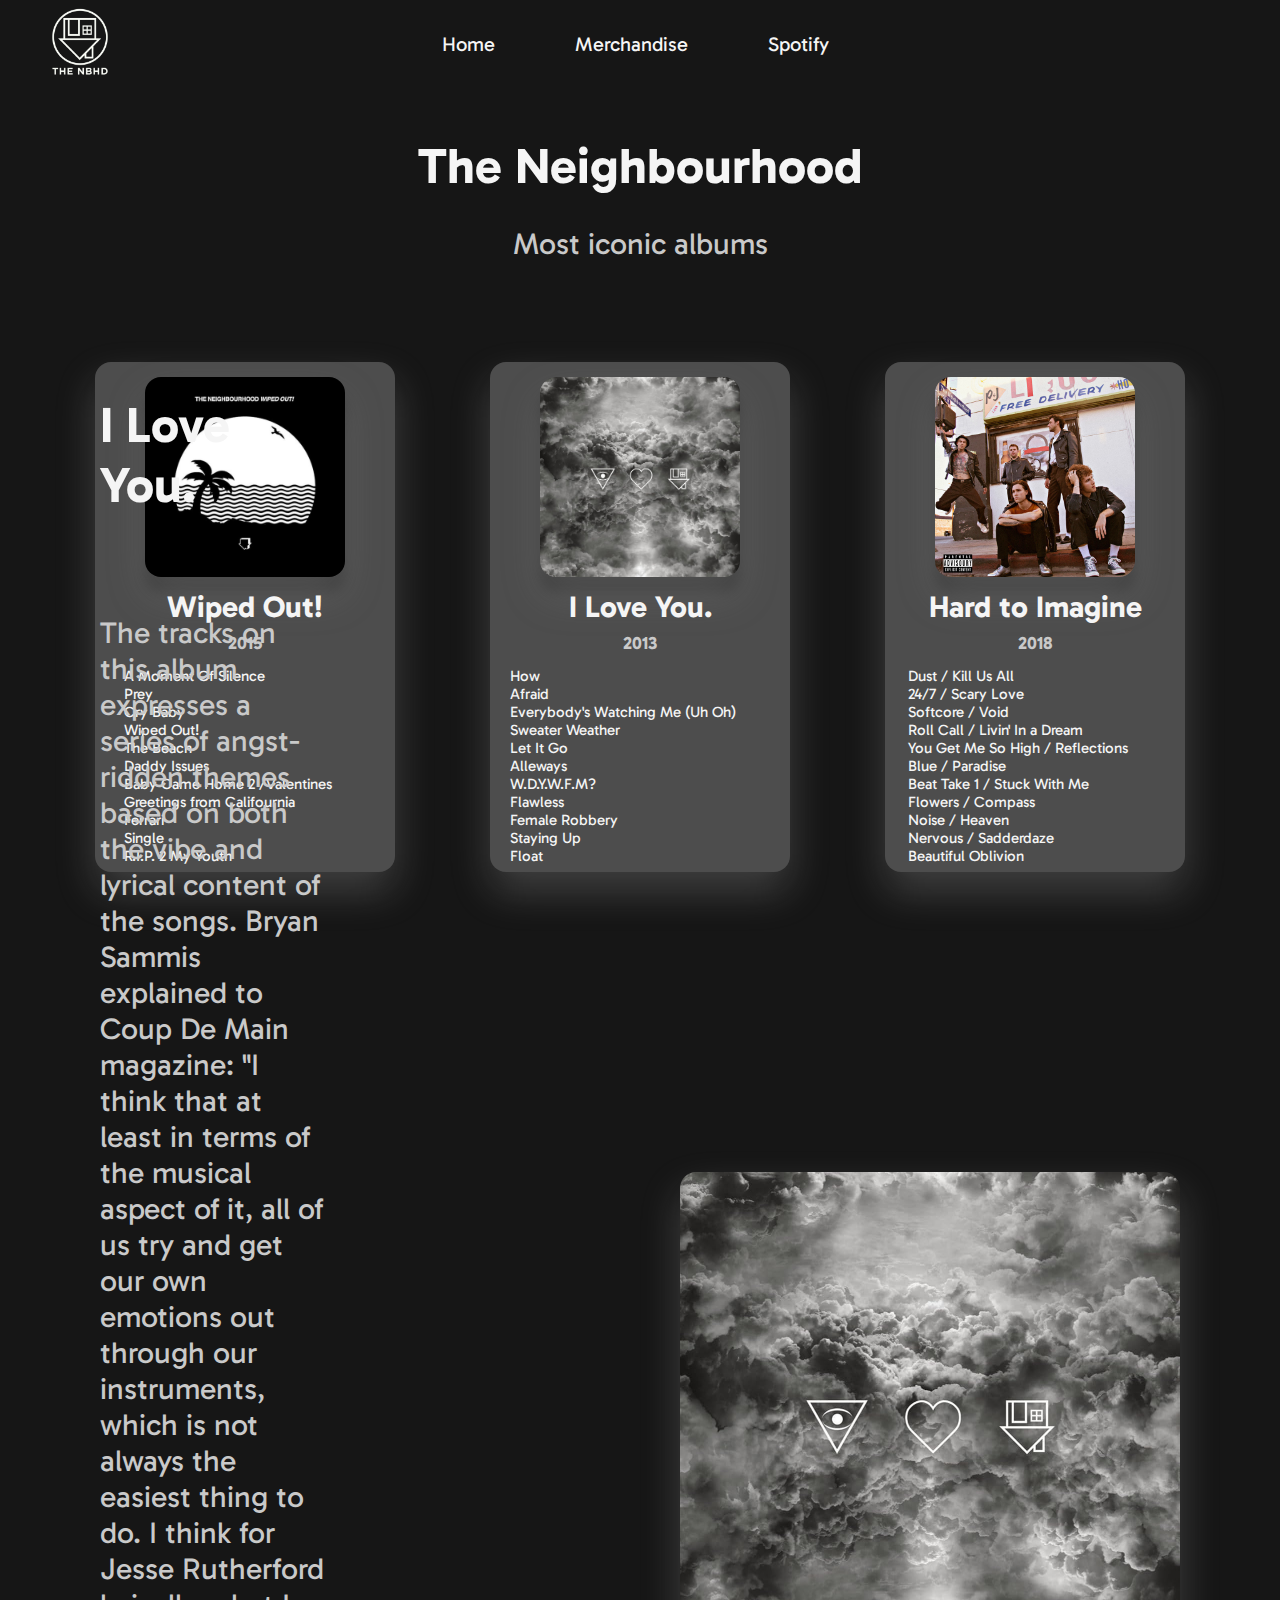
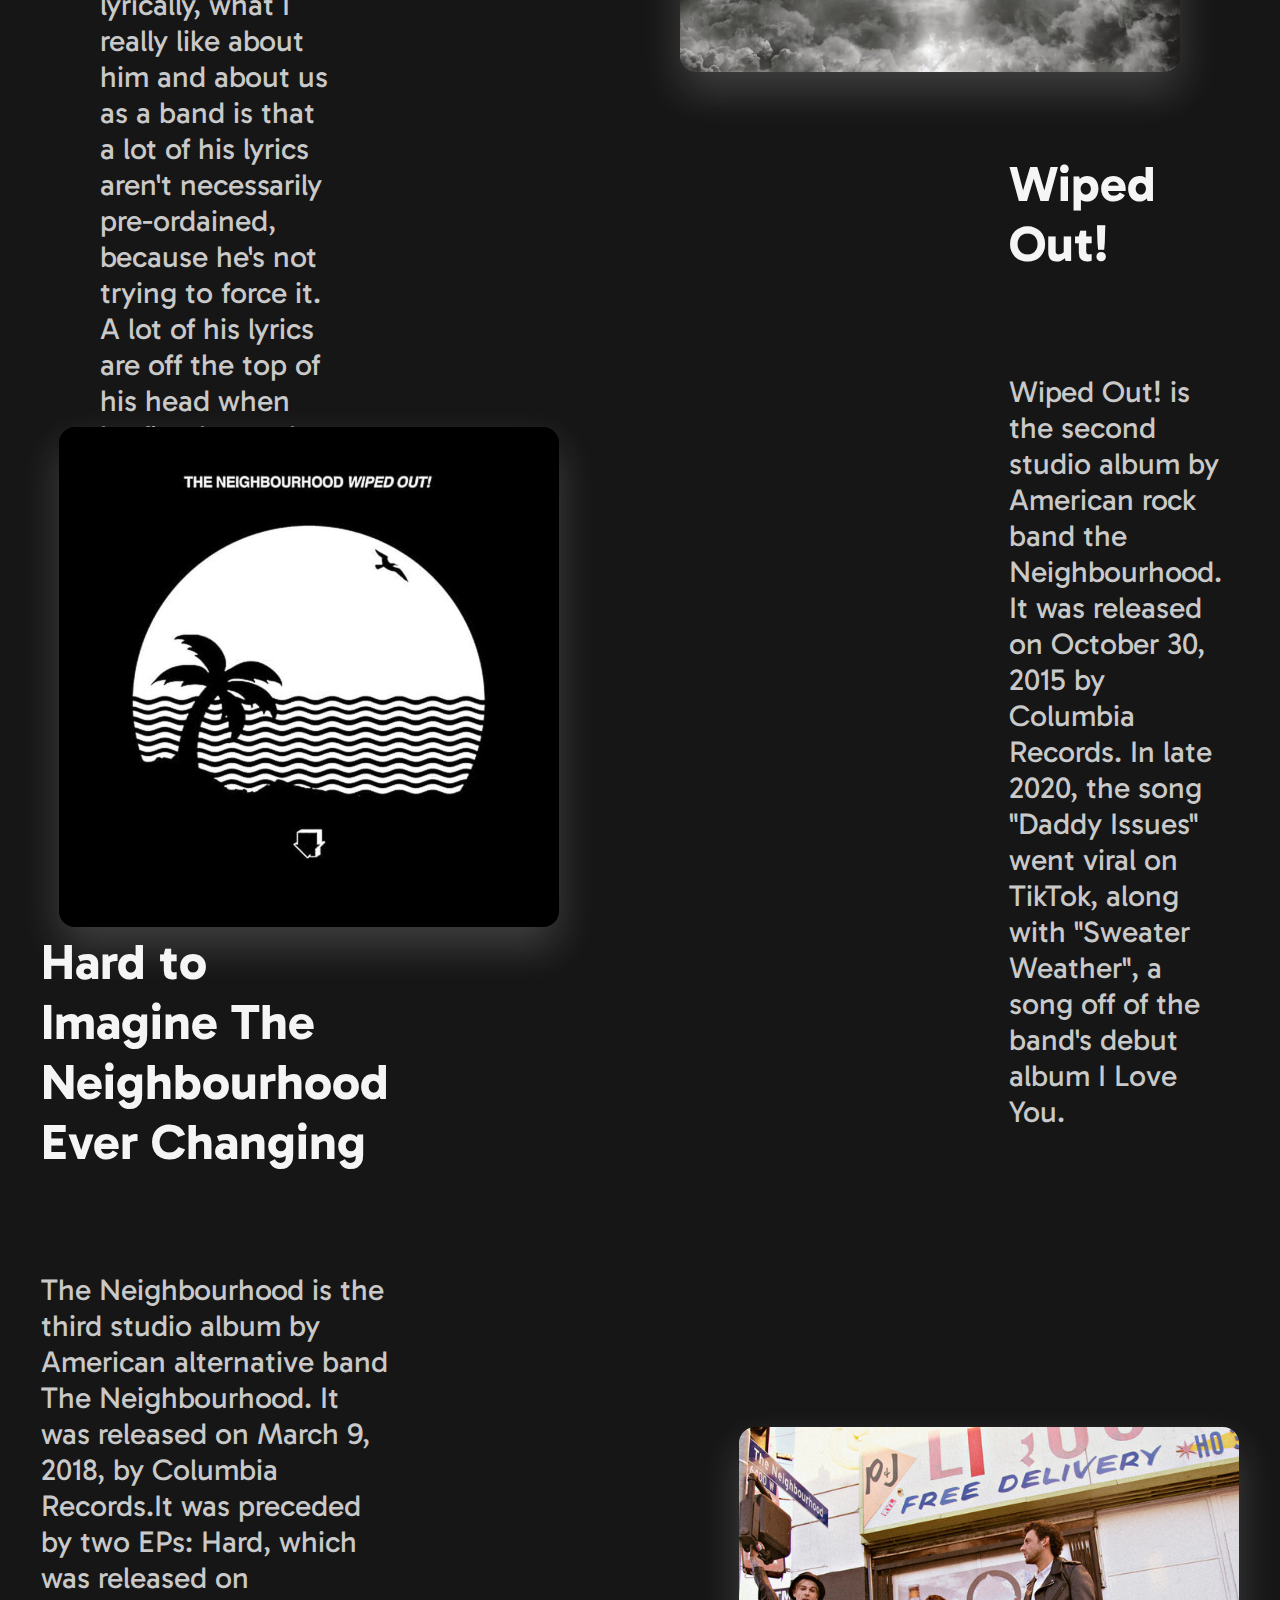
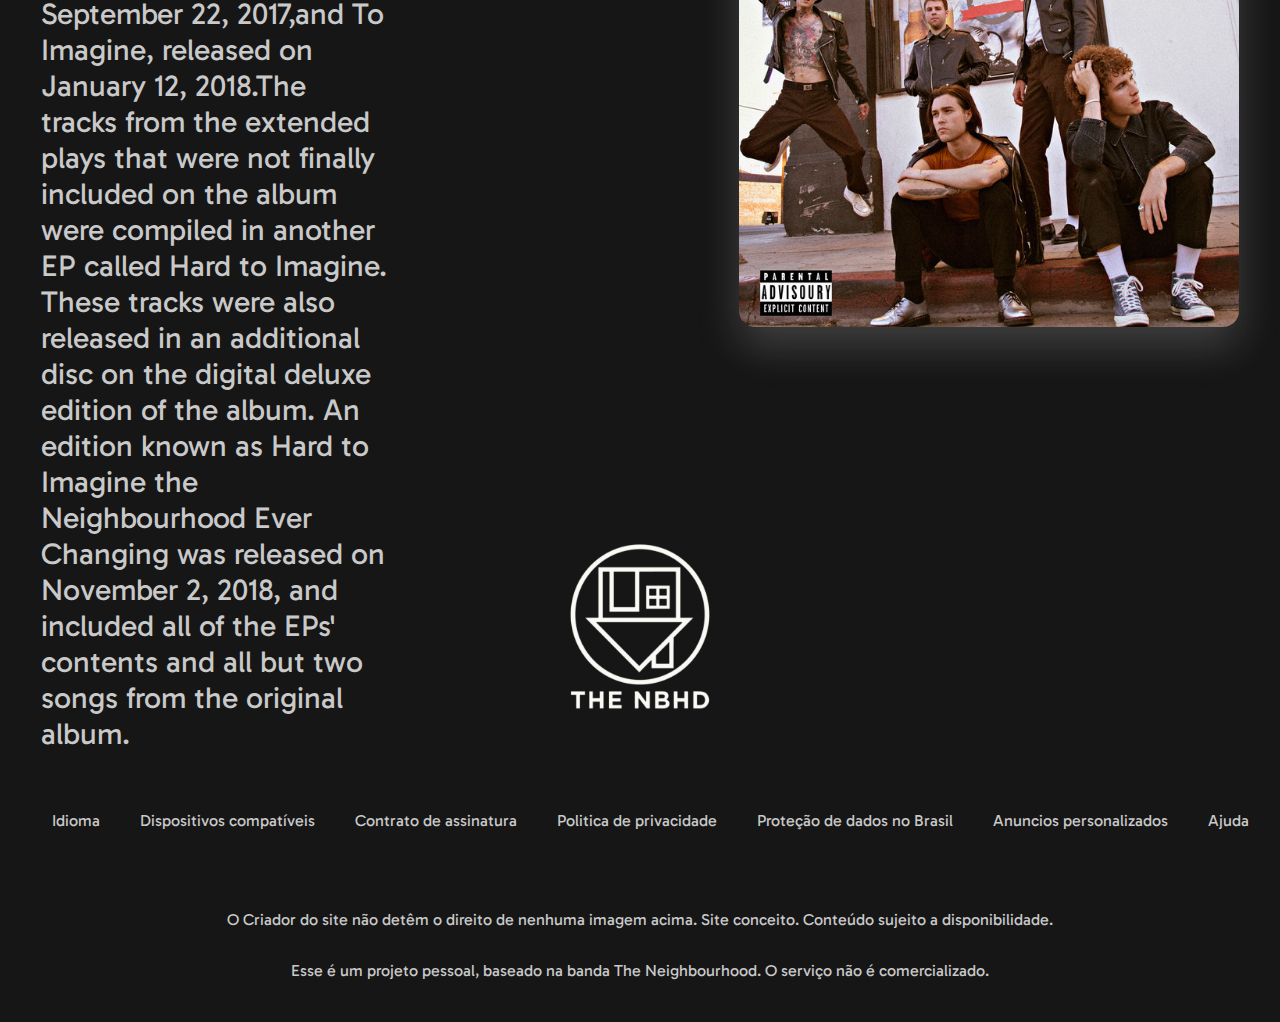
==== index.html @ 6977256e "site pronto" ====
<!DOCTYPE html>
<html lang="pt-br">
<head>
    <meta charset="UTF-8">
    <meta name="viewport" content="width=device-width, initial-scale=1.0">
    <title>Document</title>
    <link rel="stylesheet" href="styles.css">
</head>
<body>


    <header class="header">
        <div class="logo"> <a href="https://open.spotify.com/intl-pt/artist/77SW9BnxLY8rJ0RciFqkHh?si=iThWnBNhQvu1PFAOR8-Yxw"><img class="logodiv" src="assets/1695422959928.png" alt="logo do tnbhd"></a> </div>
        <section class="container__header">
            <div class="menu">
                <nav class="nav">
                    <a class="navs" href="index.html">Home</a>
                    <a class="navs" href="https://shop.thenbhd.com">Merchandise</a>
                    <a class="navs" href="https://open.spotify.com/intl-pt/artist/77SW9BnxLY8rJ0RciFqkHh?si=iThWnBNhQvu1PFAOR8-Yxw">Spotify</a>
                </nav>
            </div>
        </section>
    </header>


    <section class="container">
        <h1 class="container__title">The Neighbourhood</h1>
        <p class="container__paragraph">Most iconic albums</p>
    </section>


    
    <section class="container__card">    
        <div class="card">
            <div class="imagem__cent">
             <a href="https://open.spotify.com/intl-pt/album/18iFxjZugvKhuNNMbLjZJF?si=sVUXSu6QT86qSVgiHvf2Xg"><img class="card__image" src="assets/wipedoutnovo.jpg" alt="wiped out"></a>
             <a class="card__link" href="https://open.spotify.com/intl-pt/album/18iFxjZugvKhuNNMbLjZJF?si=sVUXSu6QT86qSVgiHvf2Xg"><h1 class="card__title">Wiped Out!</h1></a>
            <h3 class="years">2015</h3>

            <div class="card__musics">
                <p>A Moment Of Silence</p>
                <p>Prey</p>
                <p>Cry Baby</p>
                <p>Wiped Out!</p>
                <p>The Beach</p>
                <p>Daddy Issues</p>
                <p>Baby Came Home 2 /Valentines</p>
                <p>Greetings from Califournia</p>
                <p>Ferrari</p>
                <p>Single</p>
                <p>R.I.P. 2 My Youth</p>
            </div>

            </div>
        </div>



        <div class="card">
            <div class="imagem__cent">
                <a href="https://open.spotify.com/intl-pt/album/4xkM0BwLM9H2IUcbYzpcBI?si=-jDSKqemS76q9n13BQOMVw"><img class="card__image" src="assets/iloveyouprojeto.jpg" alt="i love you"></a>
                <a class="card__link" href="https://open.spotify.com/intl-pt/album/4xkM0BwLM9H2IUcbYzpcBI?si=-jDSKqemS76q9n13BQOMVw"><h1 class="card__title">I Love You.</h1></a>
                <h3 class="years">2013</h3>

                <div class="card__musics">
                <p>How</p>
                <p>Afraid</p>
                <p>Everybody's Watching Me (Uh Oh)</p>
                <p>Sweater Weather</p>
                <p>Let It Go</p>
                <p>Alleways</p>
                <p>W.D.Y.W.F.M?</p>
                <p>Flawless</p>
                <p>Female Robbery</p>
                <p>Staying Up</p>
                <p>Float</p>
                </div>
            </div>
        </div>
        


        <div class="card">
            <div class="imagem__cent">
                <a href="https://open.spotify.com/intl-pt/album/0ODLCdHBFVvKwJGeSfd1jy?si=7czGLn2LS6qkx60IJGbRVg"><img class="card__image" src="assets/hardtoimaginecolor.jpg" alt="hard to imagine"></a>
                <a class="card__link" href="https://open.spotify.com/intl-pt/album/0ODLCdHBFVvKwJGeSfd1jy?si=7czGLn2LS6qkx60IJGbRVg"><h1 class="card__title">Hard to Imagine</h1></a> 
                <h3 class="years">2018</h3>

                <div class="card__musics">
                    <p>Dust / Kill Us All</p>
                    <p>24/7 / Scary Love</p>
                    <p>Softcore / Void</p>
                    <p>Roll Call / Livin' In a Dream</p>
                    <p>You Get Me So High / Reflections</p>
                    <p>Blue / Paradise</p>
                    <p>Beat Take 1 / Stuck With Me</p>
                    <p>Flowers / Compass</p>
                    <p>Noise / Heaven</p>
                    <p>Nervous / Sadderdaze</p>
                    <p>Beautiful Oblivion</p>
                </div>

            </div>
        </div>
    </section>


    <section class="container__about">
        <div class="container__about__desc">
            <h1 class="container__about__title">I Love You.</h1>
            <p class="container__about__paragraph">The tracks on this album expresses a series of angst-ridden themes based on both the vibe and lyrical content of the songs. Bryan Sammis explained to Coup De Main magazine: "I think that at least in terms of the musical aspect of it, all of us try and get our own emotions out through our instruments, which is not always the easiest thing to do. I think for Jesse Rutherford lyrically, what I really like about him and about us as a band is that a lot of his lyrics aren't necessarily pre-ordained, because he's not trying to force it. A lot of his lyrics are off the top of his head when he first hears the song, because that makes it more natural, it's legitimately what he is thinking about and how he is feeling when he hears that song.</p>
        </div>
        <img class="about__image" src="assets/iloveyouprojeto.jpg" alt="i love you">
    </section>



    <section class="container__about__reverse">
        <div class="container__about__desc">
            <h1 class="container__about__title">Wiped Out!</h1>
            <p class="container__about__paragraph">Wiped Out! is the second studio album by American rock band the Neighbourhood. It was released on October 30, 2015 by Columbia Records. In late 2020, the song "Daddy Issues" went viral on TikTok, along with "Sweater Weather", a song off of the band's debut album I Love You.</p>
        </div>
        <img class="about__image" src="assets/wipedoutnovo.jpg" alt="wiped out!">
    </section>

    <section class="container__about">
        <div class="container__about__desc">
            <h1 class="container__about__title">Hard to Imagine The Neighbourhood Ever Changing</h1>
            <p class="container__about__paragraph">The Neighbourhood is the third studio album by American alternative band The Neighbourhood. It was released on March 9, 2018, by Columbia Records.It was preceded by two EPs: Hard, which was released on September 22, 2017,and To Imagine, released on January 12, 2018.The tracks from the extended plays that were not finally included on the album were compiled in another EP called Hard to Imagine. These tracks were also released in an additional disc on the digital deluxe edition of the album. An edition known as Hard to Imagine the Neighbourhood Ever Changing was released on November 2, 2018, and included all of the EPs' contents and all but two songs from the original album.</p>
        </div>
        <img class="about__image" src="assets/hardtoimaginecolor.jpg" alt="wiped out!">
    </section>

    <footer class="footer">
        <img class="logofinal" src="assets/1695422959928.png" alt="logo">
        <ul class="footer__lista">
            <li class="footer__lista__link"></li>
            <a class="linkfinal" href="#">Idioma</a>

            <li class="footer__lista__link"></li>
            <a class="linkfinal" href="#">Dispositivos compatíveis</a>

            <li class="footer__lista__link"></li>
            <a class="linkfinal" href="#">Contrato de assinatura</a>

            <li class="footer__lista__link"></li>
            <a class="linkfinal" href="#">Politica de privacidade</a>

            <li class="footer__lista__link"></li>
            <a class="linkfinal" href="#">Proteção de dados no Brasil</a>

            <li class="footer__lista__link"></li>
            <a class="linkfinal" href="#">Anuncios personalizados</a>

            <li class="footer__lista__link"></li>
            <a class="linkfinal" href="#">Ajuda</a>
        </ul>

        <p class="footer__text">O Criador do site não detêm o direito de nenhuma imagem acima. Site conceito. Conteúdo sujeito a disponibilidade. </p>
        <p class="footer__text">Esse é um projeto pessoal, baseado na banda The Neighbourhood. O serviço não é comercializado.</p>

    </footer>   




</body>
</html>
---- styles.css ----
@import url('https://fonts.googleapis.com/css2?family=Gabarito:wght@500&family=Montserrat:ital,wght@1,600&display=swap');

:root {
    --branco-principal: #F5F5F5;
    --cinza-secundario: #c9c9c9;
    --branco-cards: #4d4d4d;
    --cor-fundo: #161616;
    --fonte-principal:'Gabarito', cursive;
    --fonte-secundaria:'Montserrat', sans-serif;
    --botao-efeito:  #499b978c;
    --cor-footer: #aaaaaa;
}


* {
    margin: 0;
    padding: 0;
    box-sizing: border-box;
}


.logodiv {
    height: 80px;
    width: 80px;
    margin-left: 40px;
    margin-top: 2px;
    transition:0.3s ease;
}

.logodiv:hover {
    padding: 2px;
    transition: 0.3s;
}

.header {
    display: flex;
    align-items: center;
    margin-right: 130px;
}

.container__header {
    max-width: 1080px;
    margin: 0 auto;
    display: flex;
    align-items: center;
    justify-content: center;
    font-family: var(--fonte-principal);
    font-size: 20px;
}

.nav {
    display: flex;
    justify-content: center;
    align-items: center;
    gap: 80px;
    margin-top: 2px;
}

.navs {
    text-decoration: none;
    color: var(--branco-principal);
}

.navs:hover {
    color: var(--cinza-secundario);
}

body {
    background-color: var(--cor-fundo);
    height: 100vh;
}

.container {
    display: flex;
    justify-content: center;
    align-items: center;
    margin-top: 50px;
    flex-direction: column;
    gap: 30px;
}

.container__card {
    display: flex;
    justify-content: center;
    align-items: center;
    justify-content: space-evenly;
}

.container__title {
    color: var(--branco-principal);
    font-family: var(--fonte-principal);
    font-size: 50px;
}

.container__paragraph {
    color: var(--cinza-secundario);
    font-family: var(--fonte-principal);
    font-size: 30px;
}

.card {
    background-color: var(--branco-cards);
    width: 300px;
    height: 510px;
    margin-top: 100px;
    border-radius: 16px;
    font-family: var(--fonte-principal);
    font-size: 15px;
    color: var(--branco-principal);
    box-shadow: rgba(174, 174, 174, 0.3) 0px 19px 38px, rgba(0, 0, 0, 0.22) 0px 15px 12px;
}

.card__image {
    height: 200px;
    width: 200px;
    border-radius: 16px;
    margin-top: 15px;
    cursor: pointer;
    box-shadow: rgba(128, 128, 128, 0.3) 0px 19px 38px, rgba(0, 0, 0, 0.22) 0px 15px 12px;
    transition:0.3s ease;
}

.card__image:hover {
    padding: 3px;
    transition: 0.3s;
}

.imagem__cent {
    display: flex;
    justify-content: center;
    flex-direction: column;
    align-items: center;
    gap: 8px;
}

.years {
    color: var(--cinza-secundario);
}

.card__musics {
    margin-left: -35px;
    font-size: 15px;
    margin-top: 5px;
}

.card__link {
    text-decoration: none;
    color: var(--branco-principal);
}

.card__link:hover {
    color: var(--cinza-secundario);
    transition: 0.5s;
}

.container__about {
    height: 100vh;
    display: flex;
    justify-content: center;
    align-items: center;
    flex-direction: row;
    margin-top: 100px;
    gap: 250px;
}

.container__about__title {
    color: var(--branco-principal);
    font-family: var(--fonte-principal);
    font-size: 50px;
    margin: 30px 100px;
}

.container__about__paragraph {
    color: var(--cinza-secundario);
    font-family: var(--fonte-principal);
    font-size: 30px;
    margin: 100px;
}

.about__image {
    height: 500px;
    width: 500px;
    margin-right: 100px;
    border-radius: 16px;
    box-shadow: rgba(174, 174, 174, 0.3) 0px 19px 38px, rgba(0, 0, 0, 0.22) 0px 15px 12px;
}

.container__about__reverse {
    height: 100vh;
    display: flex;
    justify-content: center;
    align-items: center;
    flex-direction: row-reverse;
    margin-top: -45px;
    gap: 250px;
    margin-left: 100px;
}

.logofinal {
    height: 200px;
    width: 200px;
}

.footer {
    text-align: center;
    height: 55vh;
}

.footer__lista {
    display: flex;
    justify-content: center;
    margin: 5em 0;
    list-style-type: none;
    gap: 20px;
    text-decoration: none; 
}

.footer__lista__link {
    text-decoration: none;
    font-family: var(--fonte-principal);
}

.linkfinal {
    text-decoration: none;
    color: var(--cinza-secundario);
    font-family: var(--fonte-principal);
}

.footer__text {
    color: var(--cinza-secundario);
    font-family: var(--fonte-principal);
    margin: 2em 0;
}
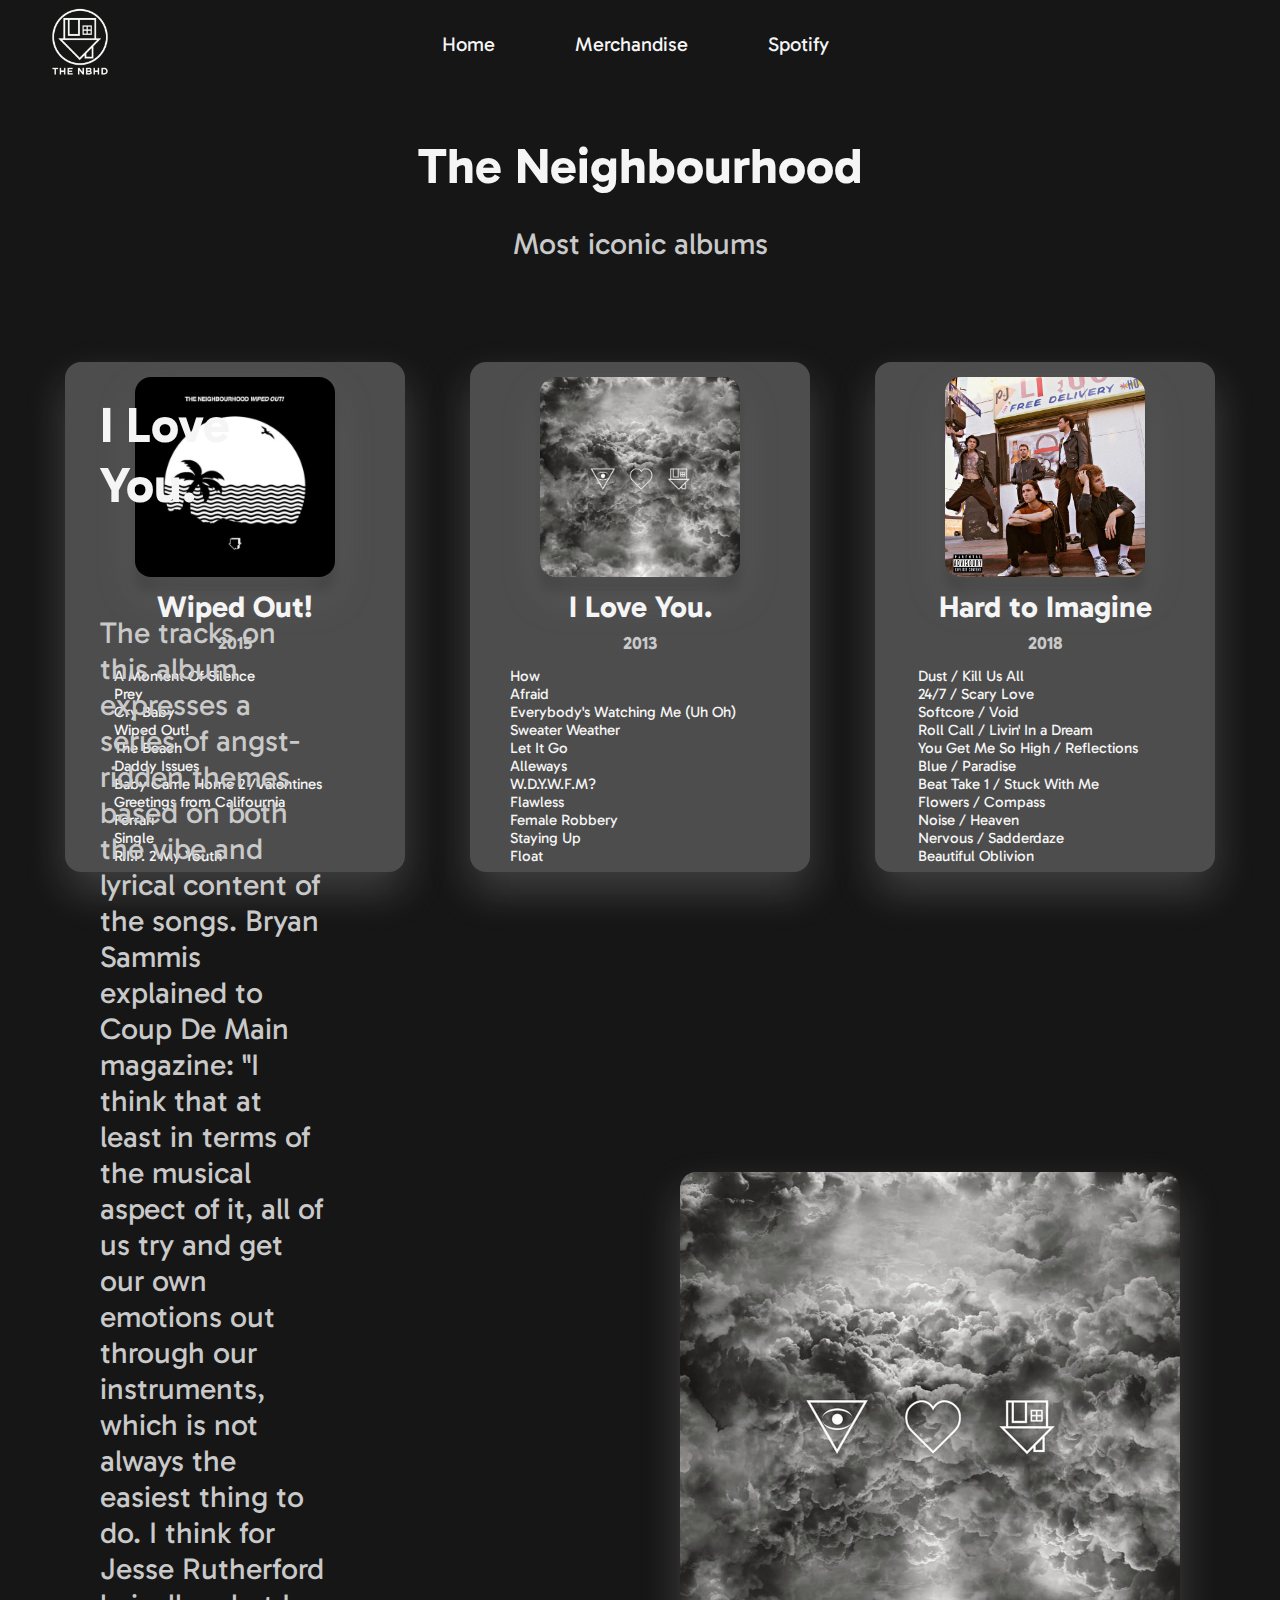
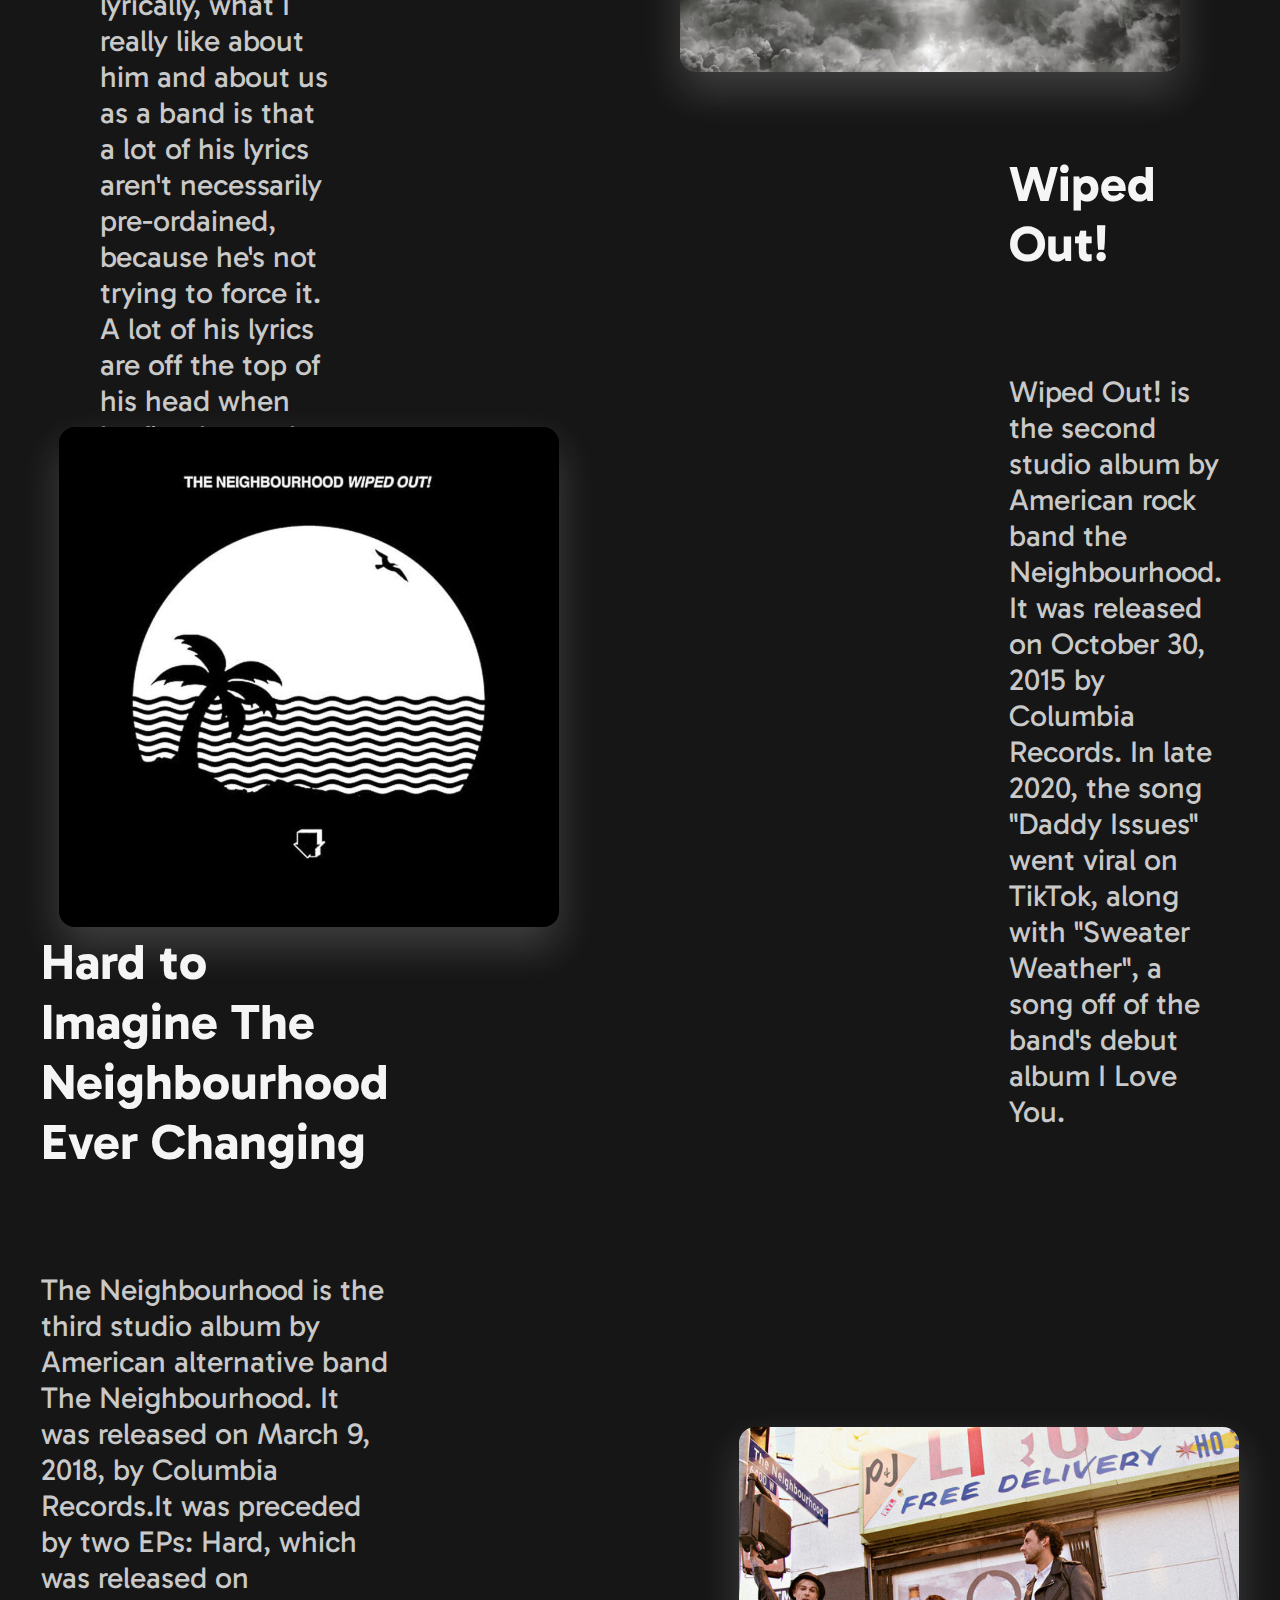
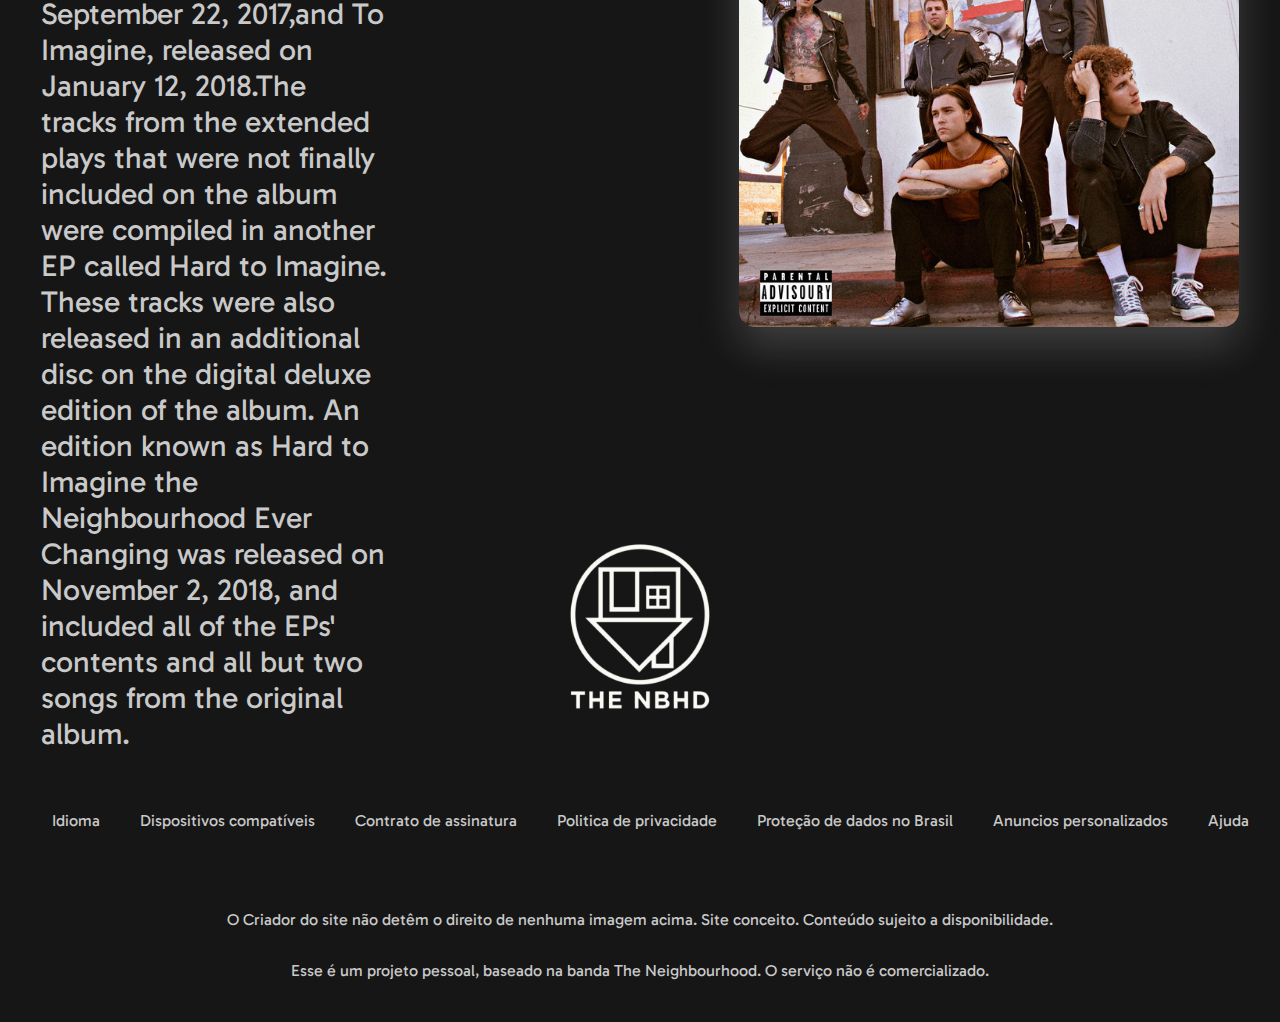
==== commit 06984b22: "pov" ====
--- a/index.html
+++ b/index.html
@@ -1,21 +1,21 @@
 <!DOCTYPE html>
-<html lang="pt-br">
+<html lang="en">
 <head>
     <meta charset="UTF-8">
     <meta name="viewport" content="width=device-width, initial-scale=1.0">
-    <title>Document</title>
+    <title>TheNBHD</title>
     <link rel="stylesheet" href="styles.css">
 </head>
 <body>
 
 
     <header class="header">
-        <div class="logo"> <a href="https://open.spotify.com/intl-pt/artist/77SW9BnxLY8rJ0RciFqkHh?si=iThWnBNhQvu1PFAOR8-Yxw"><img class="logodiv" src="assets/1695422959928.png" alt="logo do tnbhd"></a> </div>
+        <div class="logo"> <a href="index.html"><img class="logodiv" src="assets/1695422959928.png" alt="logo do tnbhd"></a> </div>
         <section class="container__header">
             <div class="menu">
                 <nav class="nav">
                     <a class="navs" href="index.html">Home</a>
-                    <a class="navs" href="https://shop.thenbhd.com">Merchandise</a>
+                    <a class="navs" href="merchan.html">Merchandise</a>
                     <a class="navs" href="https://open.spotify.com/intl-pt/artist/77SW9BnxLY8rJ0RciFqkHh?si=iThWnBNhQvu1PFAOR8-Yxw">Spotify</a>
                 </nav>
             </div>
@@ -144,7 +144,7 @@
             <a class="linkfinal" href="#">Contrato de assinatura</a>
 
             <li class="footer__lista__link"></li>
-            <a class="linkfinal" href="#">Politica de privacidade</a>
+            <a class="linkfinal" href="terms.html">Politica de privacidade</a>
 
             <li class="footer__lista__link"></li>
             <a class="linkfinal" href="#">Proteção de dados no Brasil</a>
--- a/styles.css
+++ b/styles.css
@@ -101,7 +101,7 @@
 
 .card {
     background-color: var(--branco-cards);
-    width: 300px;
+    width: 340px;
     height: 510px;
     margin-top: 100px;
     border-radius: 16px;
@@ -233,3 +233,90 @@
     margin: 2em 0;
 }
 
+/*aqui começa o css do merchan*/
+
+
+.container__merchan {
+    display: flex;
+    justify-content: center;
+    align-items: center;
+    justify-content: space-evenly;
+    height: 100vh;
+    margin-top: -200px;
+}
+
+.merchan__title {
+    color: var(--branco-principal);
+    font-family: var(--fonte-principal);
+    font-size: 18px;
+}
+
+.merchan__title:hover {
+    color: var(--cinza-secundario);
+}
+
+.merchan__title__price {
+    color: var(--branco-principal);
+    font-family: var(--fonte-principal);
+    font-size: 25px;
+    margin-top: 50px;
+}
+
+.merchan__cent {
+    display: flex;
+    justify-content: center;
+    flex-direction: column;
+    align-items: center;
+    gap: 8px;
+    margin-top: 28px;
+}
+
+.merchan {
+    background-color: var(--branco-cards);
+    width: 400px;
+    height: 510px;
+    margin-top: 100px;
+    border-radius: 16px;
+    font-family: var(--fonte-principal);
+    font-size: 15px;
+    color: var(--branco-principal);
+    box-shadow: rgba(174, 174, 174, 0.3) 0px 19px 38px, rgba(0, 0, 0, 0.22) 0px 15px 12px; 
+}
+
+.merchan__image {
+    height: 300px;
+    width: 300px;
+    border-radius: 16px;
+    cursor: pointer;
+    transition:0.3s ease;
+}
+
+.merchan__image:hover {
+    padding: 4px;
+    transition: 0.3s;
+}
+
+/*aqui começa o css dos termos*/
+
+.container__terms {
+    height: 100vh;
+    display: flex;
+    justify-content: top;
+    align-items: center;
+    flex-direction: column;
+    background-color: var(--branco-principal);
+    padding-top: 20px;
+    gap: 20px;
+}
+
+.container__terms__title {
+    color: black;
+    font-family: var(--fonte-principal);
+    font-size: 50px;
+}
+
+.container__terms__paragraph {
+    color: black;
+    font-family: var(--fonte-principal);
+    font-size: 20px;
+}